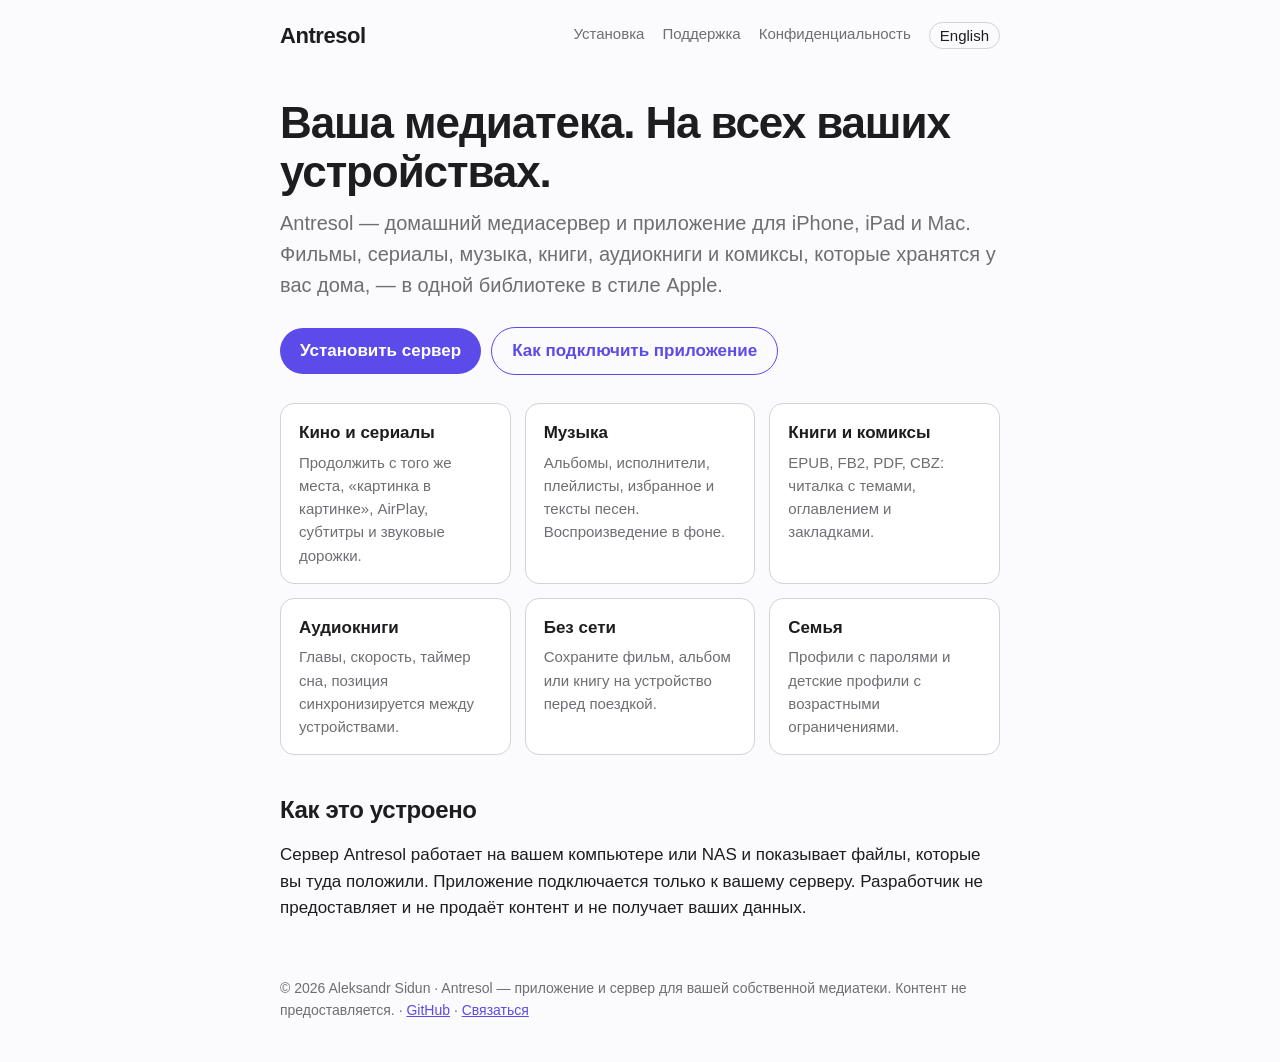
==== docs/ru/index.html @ 6e692100 "Site and README in English and Russian with a language switch English pages stay at the addresses th" ====
<!doctype html>
<html lang="ru"><head><meta charset="utf-8"><meta name="viewport" content="width=device-width,initial-scale=1">
<title>Antresol — домашняя медиатека</title><meta name="description" content="Домашний медиасервер и приложение для iPhone, iPad и Mac.">
<link rel="alternate" hreflang="en" href="https://sidun-av.github.io/antresol/index.html"><link rel="alternate" hreflang="ru" href="https://sidun-av.github.io/antresol/ru/index.html">
<link rel="stylesheet" href="../style.css"></head>
<body><header><a class="brand" href="index.html">Antresol</a><nav><a href="install.html">Установка</a><a href="support.html">Поддержка</a><a href="privacy.html">Конфиденциальность</a><a class="lang" href="../index.html" hreflang="en" lang="en">English</a></nav></header>
<main>
<h1>Ваша медиатека. На всех ваших устройствах.</h1>
<p class="lead">Antresol — домашний медиасервер и приложение для iPhone, iPad и Mac. Фильмы, сериалы, музыка, книги, аудиокниги и комиксы, которые хранятся у вас дома, — в одной библиотеке в стиле Apple.</p>
<p><a class="btn" href="install.html">Установить сервер</a><a class="btn secondary" href="support.html">Как подключить приложение</a></p>
<div class="grid">
<div class="card"><h3>Кино и сериалы</h3><p>Продолжить с того же места, «картинка в картинке», AirPlay, субтитры и звуковые дорожки.</p></div>
<div class="card"><h3>Музыка</h3><p>Альбомы, исполнители, плейлисты, избранное и тексты песен. Воспроизведение в фоне.</p></div>
<div class="card"><h3>Книги и комиксы</h3><p>EPUB, FB2, PDF, CBZ: читалка с темами, оглавлением и закладками.</p></div>
<div class="card"><h3>Аудиокниги</h3><p>Главы, скорость, таймер сна, позиция синхронизируется между устройствами.</p></div>
<div class="card"><h3>Без сети</h3><p>Сохраните фильм, альбом или книгу на устройство перед поездкой.</p></div>
<div class="card"><h3>Семья</h3><p>Профили с паролями и детские профили с возрастными ограничениями.</p></div>
</div>
<h2>Как это устроено</h2>
<p>Сервер Antresol работает на вашем компьютере или NAS и показывает файлы, которые вы туда положили. Приложение подключается только к вашему серверу. Разработчик не предоставляет и не продаёт контент и не получает ваших данных.</p>
</main>
<footer>© 2026 Aleksandr Sidun · Antresol — приложение и сервер для вашей собственной медиатеки. Контент не предоставляется. · <a href="https://github.com/sidun-av/antresol">GitHub</a> · <a href="https://github.com/sidun-av/antresol/issues">Связаться</a></footer>
</body></html>
---- docs/style.css ----
:root{--bg:#fbfbfd;--fg:#1d1d1f;--muted:#6e6e73;--line:#d2d2d7;--card:#fff;--accent:#5b4be8;--code:#f2f2f5}
@media (prefers-color-scheme:dark){:root{--bg:#0b0b10;--fg:#f5f5f7;--muted:#a1a1a6;--line:#2c2c33;--card:#16161d;--accent:#9d8cff;--code:#1d1d26}}
*{box-sizing:border-box}
body{margin:0;background:var(--bg);color:var(--fg);font:17px/1.55 -apple-system,BlinkMacSystemFont,"SF Pro Text","Segoe UI",Roboto,sans-serif;-webkit-text-size-adjust:100%}
header,main,footer{max-width:760px;margin:0 auto;padding:0 20px}
header{display:flex;align-items:center;justify-content:space-between;gap:16px;padding-top:22px;padding-bottom:22px;flex-wrap:wrap}
.brand{font:700 22px/1 -apple-system,"SF Pro Display",sans-serif;letter-spacing:-.02em;color:var(--fg);text-decoration:none}
nav{display:flex;gap:18px;flex-wrap:wrap}
nav a{color:var(--muted);text-decoration:none;font-size:15px}
nav a:hover,nav a[aria-current]{color:var(--fg)}
h1{font:700 clamp(32px,6vw,44px)/1.1 -apple-system,"SF Pro Display",sans-serif;letter-spacing:-.025em;margin:28px 0 12px}
h2{font:600 24px/1.25 -apple-system,"SF Pro Display",sans-serif;letter-spacing:-.015em;margin:40px 0 10px}
h3{font-size:18px;margin:26px 0 6px}
p,li{color:var(--fg)}
.lead{font-size:20px;color:var(--muted);margin-top:0}
a{color:var(--accent)}
code,pre{font:14px/1.5 ui-monospace,"SF Mono",Menlo,monospace;background:var(--code);border-radius:6px}
code{padding:1px 5px}
pre{padding:14px 16px;overflow-x:auto}
.grid{display:grid;grid-template-columns:repeat(auto-fit,minmax(210px,1fr));gap:14px;margin:22px 0}
.card{background:var(--card);border:1px solid var(--line);border-radius:14px;padding:16px 18px}
.card h3{margin:0 0 4px;font-size:17px}
.card p{margin:0;color:var(--muted);font-size:15px}
.btn{display:inline-block;background:var(--accent);color:#fff;text-decoration:none;border-radius:980px;padding:10px 20px;font-weight:600;margin:6px 10px 6px 0}
.btn.secondary{background:transparent;color:var(--accent);border:1px solid var(--accent)}
table{border-collapse:collapse;width:100%;font-size:15px}
td,th{border-bottom:1px solid var(--line);padding:8px 6px;text-align:left;vertical-align:top}
.muted{color:var(--muted)}
footer{color:var(--muted);font-size:14px;padding-top:40px;padding-bottom:40px}
nav a.lang{border:1px solid var(--line);border-radius:980px;padding:1px 10px;color:var(--fg)}
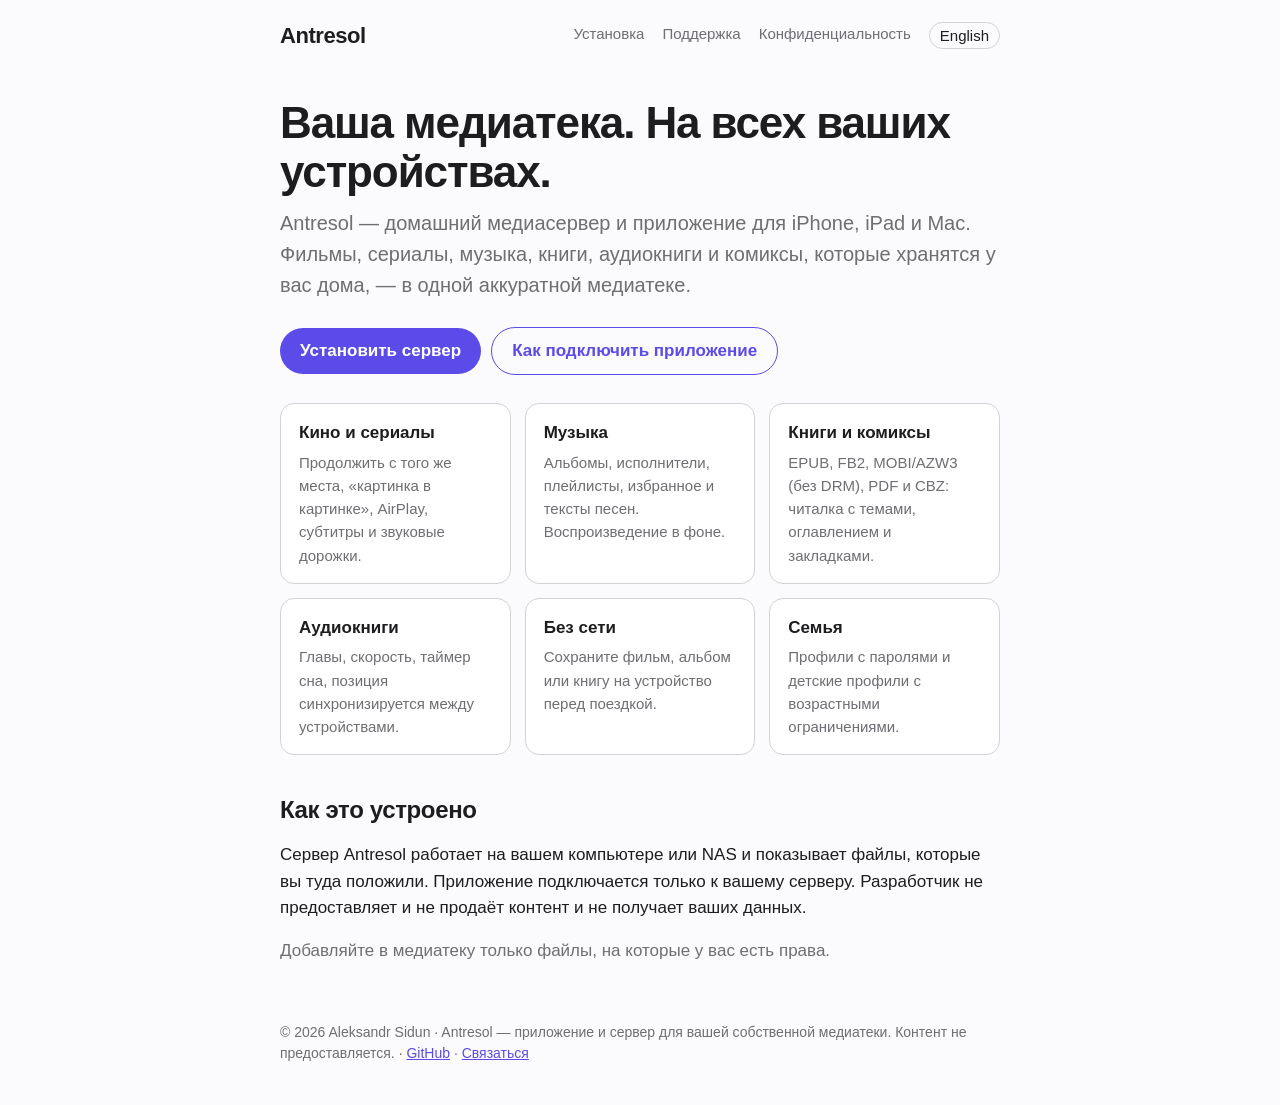
==== commit 45982884: "Site: current download labels, book formats, no Apple trademark in copy, media folder note Co-Author" ====
--- a/docs/ru/index.html
+++ b/docs/ru/index.html
@@ -6,18 +6,19 @@
 <body><header><a class="brand" href="index.html">Antresol</a><nav><a href="install.html">Установка</a><a href="support.html">Поддержка</a><a href="privacy.html">Конфиденциальность</a><a class="lang" href="../index.html" hreflang="en" lang="en">English</a></nav></header>
 <main>
 <h1>Ваша медиатека. На всех ваших устройствах.</h1>
-<p class="lead">Antresol — домашний медиасервер и приложение для iPhone, iPad и Mac. Фильмы, сериалы, музыка, книги, аудиокниги и комиксы, которые хранятся у вас дома, — в одной библиотеке в стиле Apple.</p>
+<p class="lead">Antresol — домашний медиасервер и приложение для iPhone, iPad и Mac. Фильмы, сериалы, музыка, книги, аудиокниги и комиксы, которые хранятся у вас дома, — в одной аккуратной медиатеке.</p>
 <p><a class="btn" href="install.html">Установить сервер</a><a class="btn secondary" href="support.html">Как подключить приложение</a></p>
 <div class="grid">
 <div class="card"><h3>Кино и сериалы</h3><p>Продолжить с того же места, «картинка в картинке», AirPlay, субтитры и звуковые дорожки.</p></div>
 <div class="card"><h3>Музыка</h3><p>Альбомы, исполнители, плейлисты, избранное и тексты песен. Воспроизведение в фоне.</p></div>
-<div class="card"><h3>Книги и комиксы</h3><p>EPUB, FB2, PDF, CBZ: читалка с темами, оглавлением и закладками.</p></div>
+<div class="card"><h3>Книги и комиксы</h3><p>EPUB, FB2, MOBI/AZW3 (без DRM), PDF и CBZ: читалка с темами, оглавлением и закладками.</p></div>
 <div class="card"><h3>Аудиокниги</h3><p>Главы, скорость, таймер сна, позиция синхронизируется между устройствами.</p></div>
 <div class="card"><h3>Без сети</h3><p>Сохраните фильм, альбом или книгу на устройство перед поездкой.</p></div>
 <div class="card"><h3>Семья</h3><p>Профили с паролями и детские профили с возрастными ограничениями.</p></div>
 </div>
 <h2>Как это устроено</h2>
 <p>Сервер Antresol работает на вашем компьютере или NAS и показывает файлы, которые вы туда положили. Приложение подключается только к вашему серверу. Разработчик не предоставляет и не продаёт контент и не получает ваших данных.</p>
+<p class="muted">Добавляйте в медиатеку только файлы, на которые у вас есть права.</p>
 </main>
 <footer>© 2026 Aleksandr Sidun · Antresol — приложение и сервер для вашей собственной медиатеки. Контент не предоставляется. · <a href="https://github.com/sidun-av/antresol">GitHub</a> · <a href="https://github.com/sidun-av/antresol/issues">Связаться</a></footer>
 </body></html>
